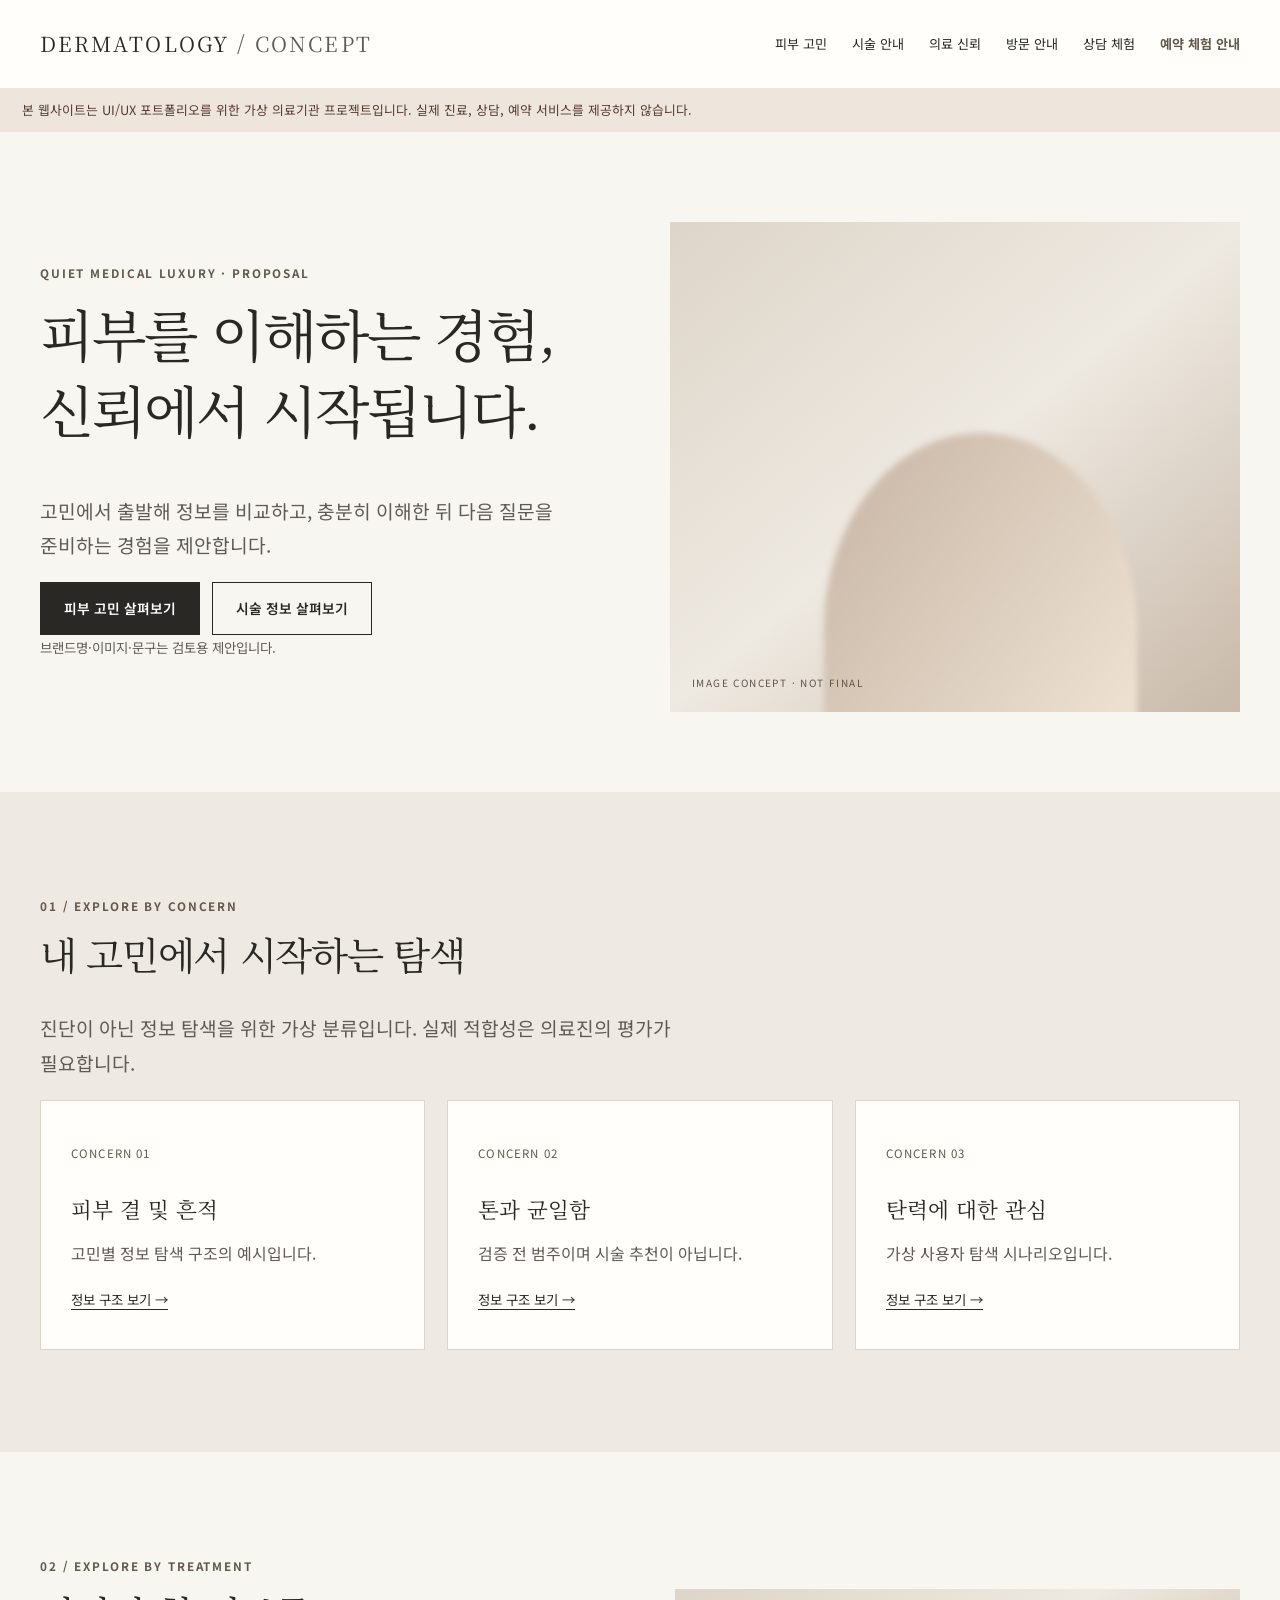
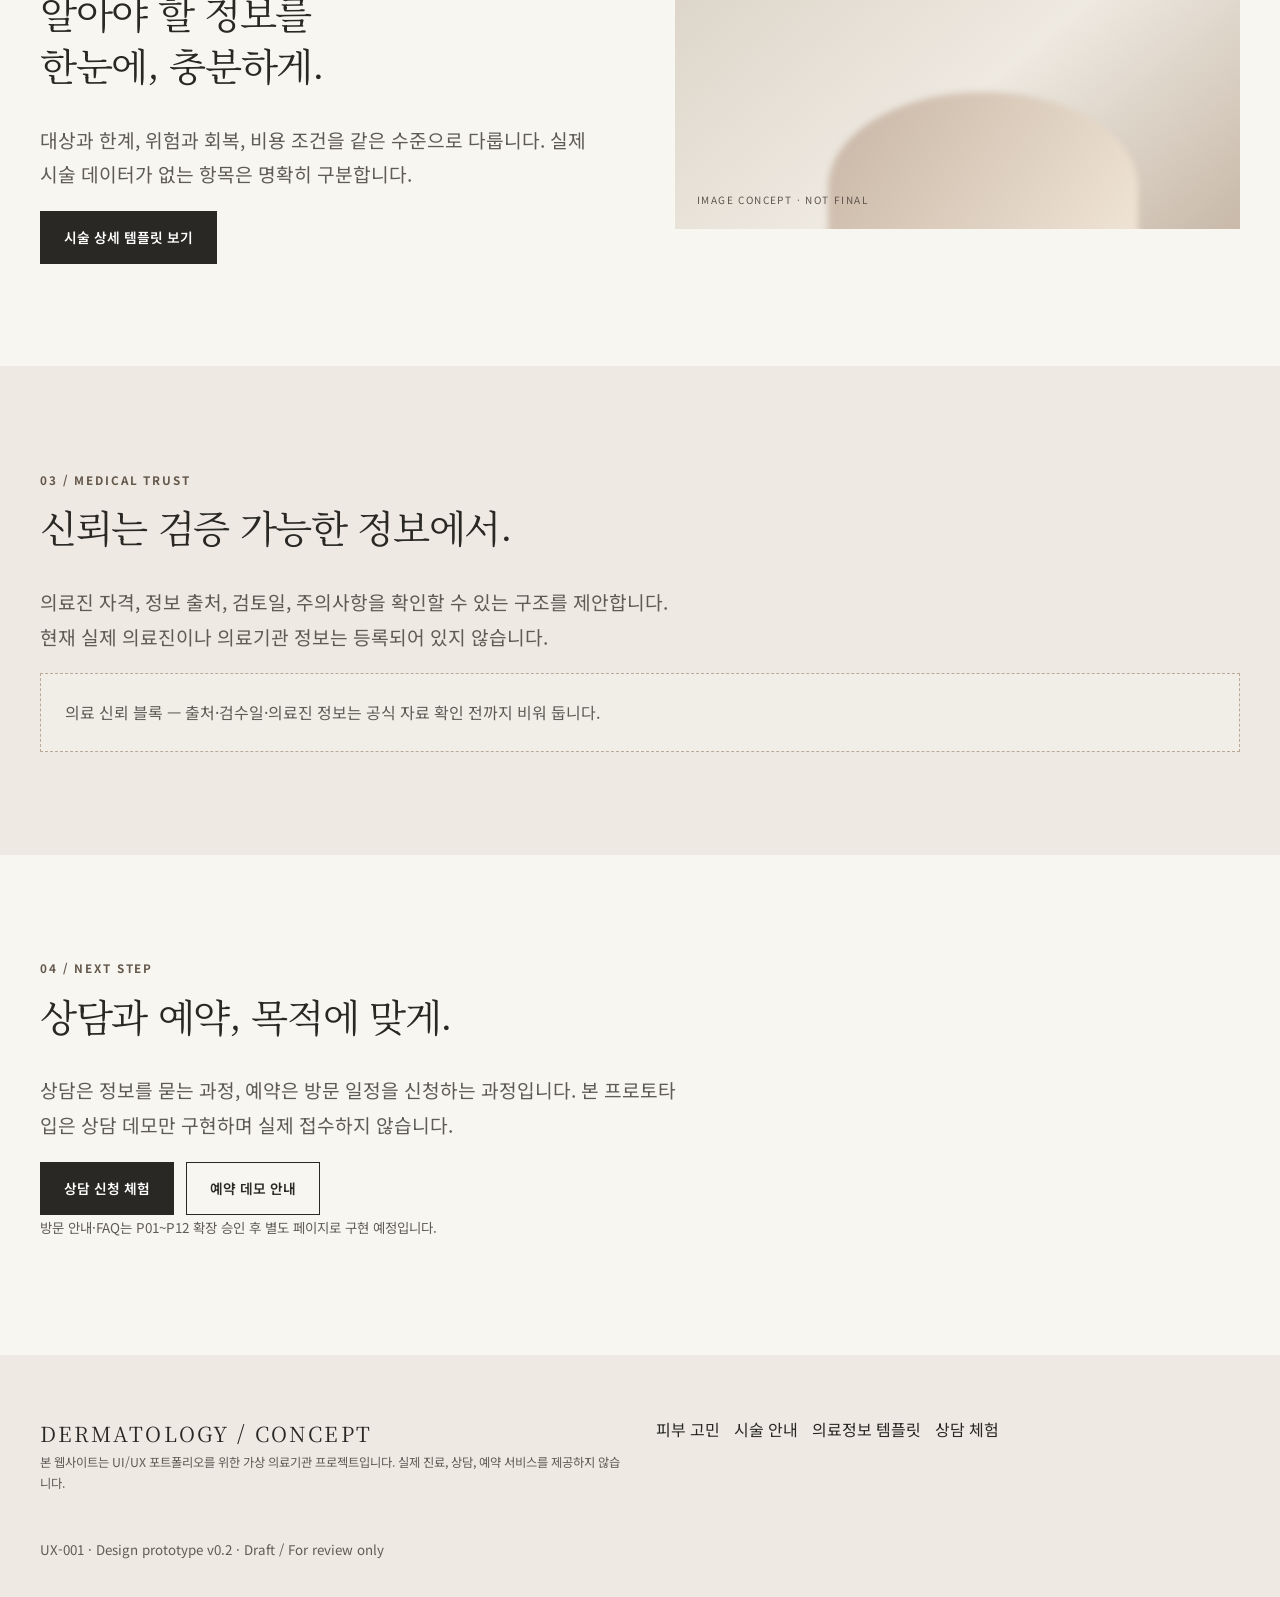
==== index.html @ d123d35b "Add files via upload" ====
<!doctype html><html lang="ko"><head><meta charset="utf-8"><meta name="viewport" content="width=device-width,initial-scale=1"><meta name="description" content="가상의 프리미엄 피부과 웹사이트 UI/UX 포트폴리오 디자인 프로토타입. 실제 의료서비스를 제공하지 않습니다."><title>홈 | Premium Dermatology Concept</title><link rel="stylesheet" href="styles/tokens.css"><link rel="stylesheet" href="styles/base.css"><link rel="stylesheet" href="styles/components.css"><link rel="stylesheet" href="styles/responsive.css"></head><body>
<a class="sr-only" href="#main">본문 바로가기</a><header class="site-header"><div class="container header-inner"><a class="wordmark" href="index.html" aria-label="가상 피부과 콘셉트 홈">DERMATOLOGY <span class="muted">/ CONCEPT</span></a><button class="menu-toggle" aria-expanded="false" aria-controls="main-nav">메뉴</button><nav id="main-nav" class="nav-list" aria-label="주 메뉴"><a href="#concerns">피부 고민</a><a href="#treatments">시술 안내</a><a href="#trust">의료 신뢰</a><a href="#visit">방문 안내</a><a href="pages/consultation.html">상담 체험</a><a href="pages/consultation.html#reservation-note">예약 체험 안내</a></nav></div></header><div class="disclosure">본 웹사이트는 UI/UX 포트폴리오를 위한 가상 의료기관 프로젝트입니다. 실제 진료, 상담, 예약 서비스를 제공하지 않습니다.</div>
<main id="main"><section class="hero"><div class="container hero-grid"><div><p class="eyebrow">Quiet medical luxury · Proposal</p><h1>피부를 이해하는 경험,<br>신뢰에서 시작됩니다.</h1><p class="lead">고민에서 출발해 정보를 비교하고, 충분히 이해한 뒤 다음 질문을 준비하는 경험을 제안합니다.</p><div class="button-row"><a class="btn" href="#concerns">피부 고민 살펴보기</a><a class="btn btn-outline" href="#treatments">시술 정보 살펴보기</a></div><p class="note">브랜드명·이미지·문구는 검토용 제안입니다.</p></div><div class="editorial" role="img" aria-label="웜 뉴트럴 색감의 추상적 프리미엄 공간 이미지 자리표시자. 최종 이미지 미승인"></div></div></section>
<section class="section tone" id="concerns"><div class="container"><p class="eyebrow">01 / Explore by concern</p><h2>내 고민에서 시작하는 탐색</h2><p class="lead">진단이 아닌 정보 탐색을 위한 가상 분류입니다. 실제 적합성은 의료진의 평가가 필요합니다.</p><div class="grid-3"><article class="card"><span class="index">CONCERN 01</span><h3>피부 결 및 흔적</h3><p>고민별 정보 탐색 구조의 예시입니다.</p><a href="pages/treatment.html">정보 구조 보기 →</a></article><article class="card"><span class="index">CONCERN 02</span><h3>톤과 균일함</h3><p>검증 전 범주이며 시술 추천이 아닙니다.</p><a href="pages/treatment.html">정보 구조 보기 →</a></article><article class="card"><span class="index">CONCERN 03</span><h3>탄력에 대한 관심</h3><p>가상 사용자 탐색 시나리오입니다.</p><a href="pages/treatment.html">정보 구조 보기 →</a></article></div></div></section>
<section class="section" id="treatments"><div class="container split"><div><p class="eyebrow">02 / Explore by treatment</p><h2>알아야 할 정보를<br>한눈에, 충분하게.</h2><p class="lead">대상과 한계, 위험과 회복, 비용 조건을 같은 수준으로 다룹니다. 실제 시술 데이터가 없는 항목은 명확히 구분합니다.</p><a class="btn" href="pages/treatment.html">시술 상세 템플릿 보기</a></div><div class="editorial editorial-small" role="img" aria-label="시술 관련 보조 이미지 자리표시자, 실제 시술 사진 아님"></div></div></section>
<section class="section tone" id="trust"><div class="container"><p class="eyebrow">03 / Medical trust</p><h2>신뢰는 검증 가능한 정보에서.</h2><p class="lead">의료진 자격, 정보 출처, 검토일, 주의사항을 확인할 수 있는 구조를 제안합니다. 현재 실제 의료진이나 의료기관 정보는 등록되어 있지 않습니다.</p><div class="placeholder">의료 신뢰 블록 — 출처·검수일·의료진 정보는 공식 자료 확인 전까지 비워 둡니다.</div></div></section>
<section class="section" id="visit"><div class="container"><p class="eyebrow">04 / Next step</p><h2>상담과 예약, 목적에 맞게.</h2><p class="lead">상담은 정보를 묻는 과정, 예약은 방문 일정을 신청하는 과정입니다. 본 프로토타입은 상담 데모만 구현하며 실제 접수하지 않습니다.</p><div class="button-row"><a class="btn" href="pages/consultation.html">상담 신청 체험</a><a class="btn btn-outline" href="pages/consultation.html#reservation-note">예약 데모 안내</a></div><p class="note">방문 안내·FAQ는 P01~P12 확장 승인 후 별도 페이지로 구현 예정입니다.</p></div></section></main>
<footer class="site-footer"><div class="container footer-inner"><div><div class="wordmark">DERMATOLOGY / CONCEPT</div><p class="legal">본 웹사이트는 UI/UX 포트폴리오를 위한 가상 의료기관 프로젝트입니다. 실제 진료, 상담, 예약 서비스를 제공하지 않습니다.</p></div><nav aria-label="푸터 탐색"><a href="#concerns">피부 고민</a><a href="#treatments">시술 안내</a><a href="pages/treatment.html">의료정보 템플릿</a><a href="pages/consultation.html">상담 체험</a></nav><small>UX-001 · Design prototype v0.2 · Draft / For review only</small></div></footer><script src="scripts/navigation.js" defer></script></body></html>
---- styles/tokens.css ----
/* UX-001 design system v0.2 — proposal, not approved brand tokens */
:root{--ivory:#f8f6f1;--paper:#fffefa;--warm:#eee9e2;--taupe:#b7a99a;--ink:#292824;--muted:#5f5c56;--accent:#64584c;--line:#dcd5cb;--error:#8d352f;--success:#345c48;--focus:#255c83;--font-body:'Noto Sans KR','Apple SD Gothic Neo','Malgun Gothic',sans-serif;--font-display:'Noto Serif KR','Nanum Myeongjo',serif;--s1:4px;--s2:8px;--s3:12px;--s4:16px;--s6:24px;--s8:32px;--s12:48px;--s16:64px;--s24:96px;--container:1200px;--radius:3px;--shadow:0 15px 45px #2928240a}
---- styles/base.css ----
@import url('https://fonts.googleapis.com/css2?family=Noto+Sans+KR:wght@400;500;600;700&family=Noto+Serif+KR:wght@400;500&display=swap');
*,*::before,*::after{box-sizing:border-box}html{scroll-behavior:smooth}body{margin:0;background:var(--ivory);color:var(--ink);font:400 16px/1.8 var(--font-body);overflow-wrap:anywhere}img{max-width:100%;height:auto}a{color:inherit;text-decoration:none}a:hover{text-decoration:underline}button,input,select{font:inherit}button{cursor:pointer}button:disabled{opacity:.45;cursor:not-allowed}h1,h2,h3,p{margin-top:0}h1,h2{font-family:var(--font-display);font-weight:400;line-height:1.35;letter-spacing:-.035em}h1{font-size:clamp(2.4rem,4.4vw,4.6rem)}h2{font-size:clamp(1.9rem,3vw,3.1rem)}h3{font-size:1.18rem}p{color:var(--muted)}:focus-visible{outline:3px solid var(--focus);outline-offset:4px}.sr-only{position:absolute;width:1px;height:1px;overflow:hidden;clip:rect(0,0,0,0);white-space:nowrap}.container{width:min(calc(100% - 64px),var(--container));margin-inline:auto}.section{padding:clamp(68px,8vw,120px) 0}.eyebrow{font-size:.73rem;letter-spacing:.16em;text-transform:uppercase;color:var(--accent);font-weight:700}.lead{font-size:clamp(1rem,1.5vw,1.2rem);max-width:58ch}.note{font-size:.84rem}.legal{font-size:.77rem;line-height:1.7}.muted{color:var(--muted)}.disclosure{background:#eee6dc;color:#573a30;padding:12px 22px;font-size:.8rem;line-height:1.6}.site-footer{background:var(--warm);padding:60px 0 35px}.site-footer .footer-inner{display:grid;grid-template-columns:1fr 1fr;gap:32px}.site-footer nav{display:flex;flex-wrap:wrap;gap:14px;align-content:start}.site-footer small{grid-column:1/-1;color:var(--muted)}
---- styles/components.css ----
.site-header{background:var(--paper);position:relative;z-index:5}.header-inner{min-height:88px;display:flex;align-items:center;justify-content:space-between;gap:24px}.wordmark{font-family:var(--font-display);font-size:1.3rem;letter-spacing:.1em}.nav-list{display:flex;align-items:center;gap:25px}.nav-list a{font-size:.82rem;white-space:nowrap}.nav-list a:last-child{color:var(--accent);font-weight:700}.menu-toggle{display:none;border:1px solid var(--line);padding:9px 15px;background:transparent}.button-row{display:flex;flex-wrap:wrap;gap:12px}.btn{display:inline-flex;align-items:center;justify-content:center;min-height:50px;padding:13px 23px;background:var(--ink);border:1px solid var(--ink);color:white;font-size:.86rem;font-weight:600;text-align:center;transition:background .2s}.btn:hover{background:var(--accent);color:white;text-decoration:none}.btn-outline{background:transparent;color:var(--ink)}.btn-outline:hover{background:var(--warm);color:var(--ink)}.btn-text{background:none;color:var(--ink);border:0;border-bottom:1px solid var(--ink);padding:8px 0;min-height:0}.hero{padding:90px 0 80px}.hero-grid{display:grid;grid-template-columns:1fr 1.03fr;align-items:center;gap:clamp(30px,6vw,100px)}.hero p{max-width:48ch}.editorial{min-height:490px;background:linear-gradient(140deg,#ddd5c9 0%,#eee9e1 50%,#c8b9a9 100%);position:relative;overflow:hidden}.editorial::before{content:'';position:absolute;width:55%;height:80%;left:27%;bottom:-23%;border-radius:50% 50% 0 0;background:linear-gradient(125deg,#c7b5a5,#f3e8d8);filter:blur(3px)}.editorial::after{content:'IMAGE CONCEPT · NOT FINAL';position:absolute;bottom:20px;left:22px;letter-spacing:.14em;font-size:10px;color:#5e544b}.editorial-small{min-height:240px}.grid-3{display:grid;grid-template-columns:repeat(3,minmax(0,1fr));gap:22px}.card{background:var(--paper);padding:36px 30px;min-height:235px;border:1px solid var(--line)}.card .index{font-size:.72rem;color:var(--accent);letter-spacing:.1em}.card h3{font-family:var(--font-display);font-size:1.35rem;font-weight:400;margin:25px 0 10px}.card a{font-size:.84rem;border-bottom:1px solid currentColor}.split{display:grid;grid-template-columns:1fr 1fr;gap:70px;align-items:center}.tone{background:var(--warm)}.thin-rule{border:0;border-top:1px solid var(--line);margin:0}.medical-layout{display:grid;grid-template-columns:minmax(0,1fr) 250px;gap:60px;align-items:start}.medical-section{padding:38px 0;border-bottom:1px solid var(--line)}.medical-section h2{font-size:clamp(1.6rem,2.4vw,2.1rem)}.medical-section p{max-width:72ch}.medical-aside{position:sticky;top:24px;padding:28px;background:var(--warm)}.medical-aside a{display:block;font-size:.82rem;padding:6px 0}.risk{border-left:4px solid var(--error);padding:18px 24px;background:#f4e9e5}.placeholder{border:1px dashed #b8a99b;background:#f1ede7;padding:24px;color:var(--muted)}.faq-item{border-bottom:1px solid var(--line)}.faq-item summary{cursor:pointer;padding:20px 0;font-weight:600}.faq-item p{padding-bottom:20px}.form-shell{max-width:790px;margin:auto}.progress{display:flex;gap:12px;flex-wrap:wrap;margin:24px 0 40px}.progress span{font-size:.82rem;padding:8px 15px;background:var(--warm)}.progress .active{background:var(--ink);color:white}.field{display:grid;gap:9px;margin-bottom:25px}.field label{font-size:.92rem;font-weight:600}.field select{width:100%;min-height:54px;padding:12px 16px;border:1px solid #968e85;background:var(--paper);color:var(--ink)}.field select[aria-invalid=true]{border:2px solid var(--error)}.field-error{color:var(--error);font-size:.84rem;min-height:1.2em}.form-alert{padding:16px 20px;border-left:4px solid var(--error);background:#f6eae6;color:#632f29;margin-bottom:25px}.review-row{display:grid;grid-template-columns:140px 1fr;gap:20px;padding:18px 0;border-bottom:1px solid var(--line)}.review-row dt{color:var(--muted)}.review-row dd{margin:0;font-weight:600}.status-result{padding:36px;background:var(--paper);border:1px solid var(--line)}.hidden{display:none!important}
---- styles/responsive.css ----
@media(max-width:1050px){.nav-list{gap:12px}.nav-list a{font-size:.74rem}.hero-grid{gap:35px}.medical-layout{grid-template-columns:minmax(0,1fr) 210px;gap:30px}}@media(max-width:800px){.menu-toggle{display:block}.nav-list{display:none;position:absolute;left:0;right:0;top:100%;padding:20px max(24px,5vw) 30px;background:var(--paper);box-shadow:var(--shadow);flex-direction:column;align-items:stretch;gap:0}.nav-list.is-open{display:flex}.nav-list a{font-size:1rem;padding:12px 0;border-bottom:1px solid var(--line)}.header-inner{min-height:72px}.hero-grid,.split{grid-template-columns:1fr;gap:35px}.hero{padding:65px 0}.editorial{min-height:350px}.grid-3{grid-template-columns:1fr 1fr}.medical-layout{grid-template-columns:1fr}.medical-aside{position:static;order:-1}.site-footer .footer-inner{grid-template-columns:1fr}}@media(max-width:500px){.container{width:calc(100% - 40px)}.section{padding:65px 0}.hero{padding:48px 0}.editorial{min-height:270px}.grid-3{grid-template-columns:1fr}.card{min-height:0;padding:28px 24px}.button-row{flex-direction:column;align-items:stretch}.button-row .btn{width:100%}.review-row{grid-template-columns:1fr;gap:3px}.site-footer{padding:48px 0 30px}.wordmark{font-size:1.03rem}.medical-section{padding:30px 0}.disclosure{padding:12px 20px}}@media(max-width:350px){.container{width:calc(100% - 32px)}.wordmark{font-size:.93rem}.btn{padding:12px 14px}}@media(prefers-reduced-motion:reduce){html{scroll-behavior:auto}*{transition:none!important}}
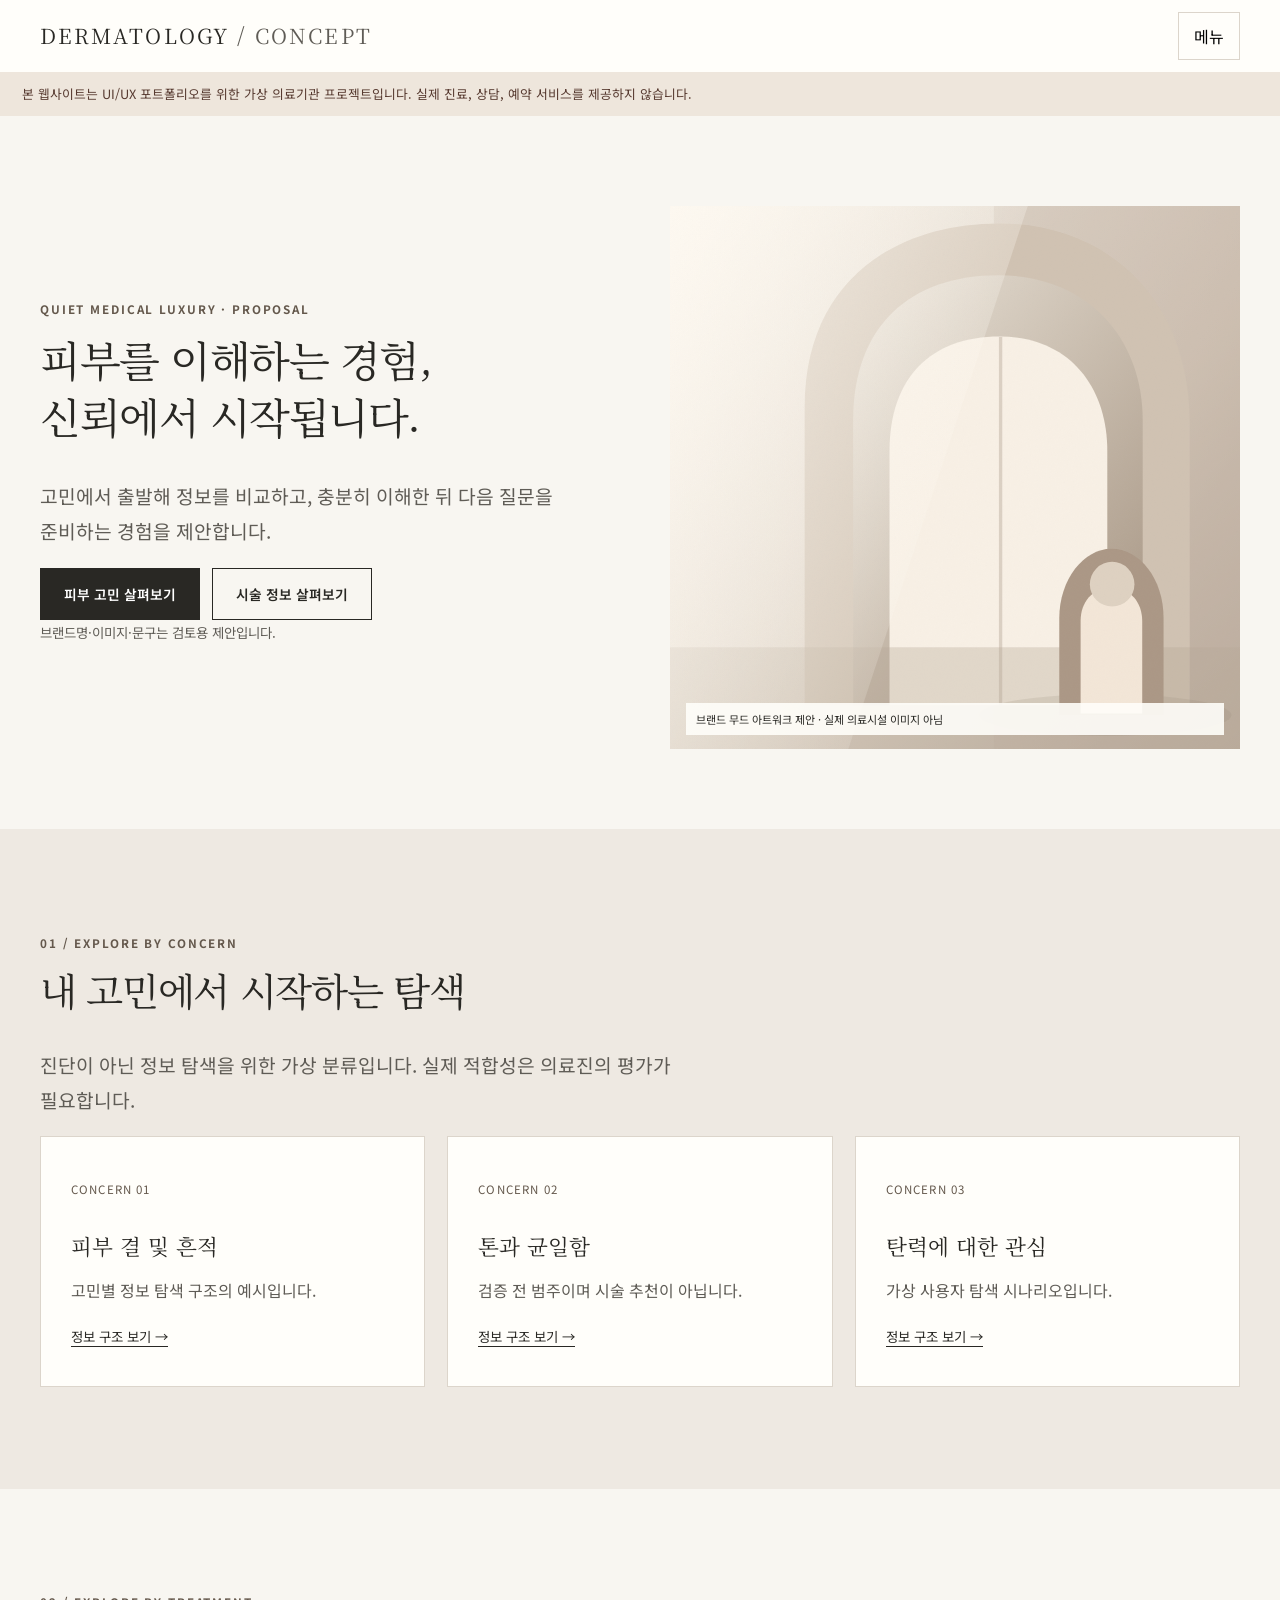
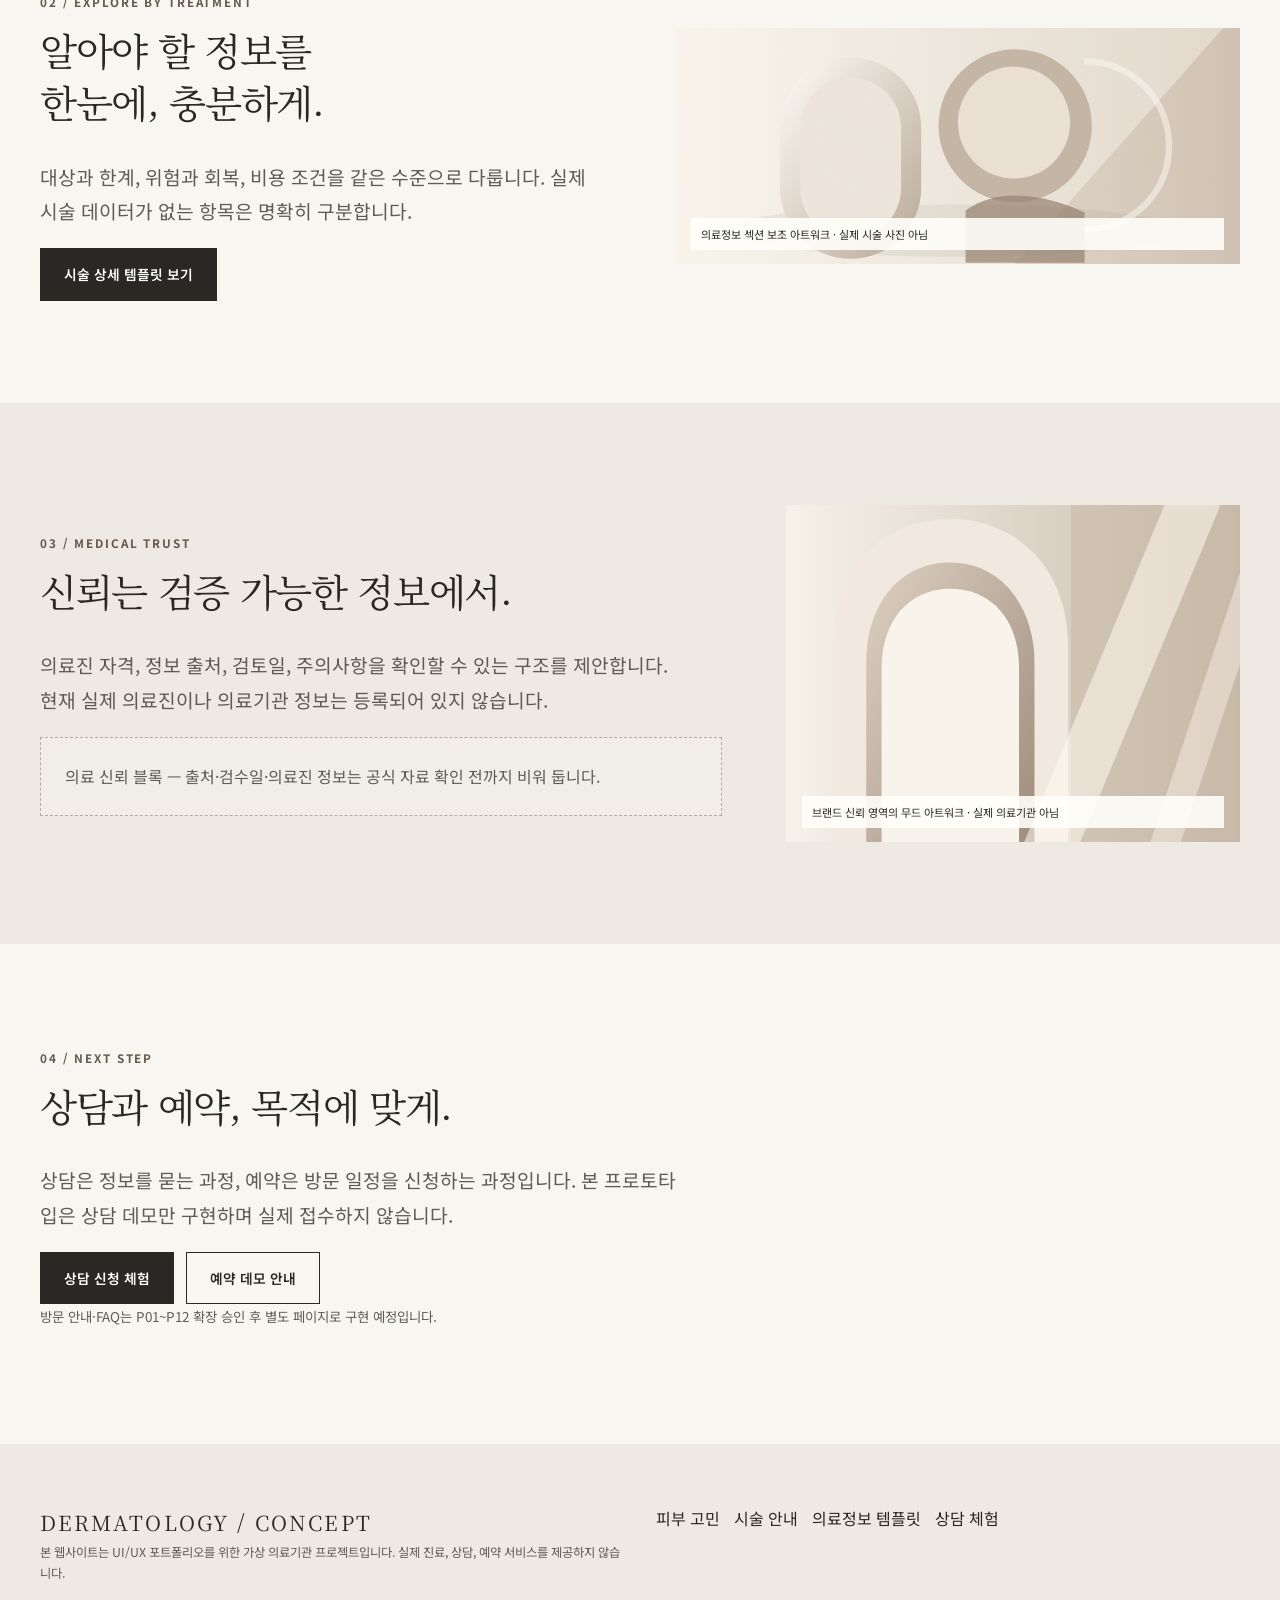
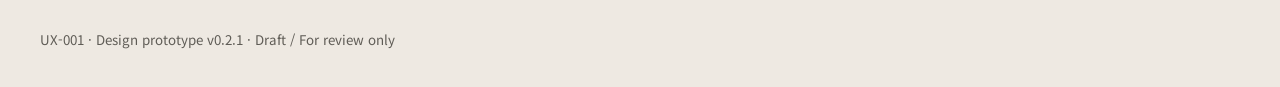
==== commit c8687e59: "UX-001-R04: v0.2.1 responsive and accessible design prototype" ====
--- a/index.html
+++ b/index.html
@@ -1,8 +1,8 @@
 <!doctype html><html lang="ko"><head><meta charset="utf-8"><meta name="viewport" content="width=device-width,initial-scale=1"><meta name="description" content="가상의 프리미엄 피부과 웹사이트 UI/UX 포트폴리오 디자인 프로토타입. 실제 의료서비스를 제공하지 않습니다."><title>홈 | Premium Dermatology Concept</title><link rel="stylesheet" href="styles/tokens.css"><link rel="stylesheet" href="styles/base.css"><link rel="stylesheet" href="styles/components.css"><link rel="stylesheet" href="styles/responsive.css"></head><body>
-<a class="sr-only" href="#main">본문 바로가기</a><header class="site-header"><div class="container header-inner"><a class="wordmark" href="index.html" aria-label="가상 피부과 콘셉트 홈">DERMATOLOGY <span class="muted">/ CONCEPT</span></a><button class="menu-toggle" aria-expanded="false" aria-controls="main-nav">메뉴</button><nav id="main-nav" class="nav-list" aria-label="주 메뉴"><a href="#concerns">피부 고민</a><a href="#treatments">시술 안내</a><a href="#trust">의료 신뢰</a><a href="#visit">방문 안내</a><a href="pages/consultation.html">상담 체험</a><a href="pages/consultation.html#reservation-note">예약 체험 안내</a></nav></div></header><div class="disclosure">본 웹사이트는 UI/UX 포트폴리오를 위한 가상 의료기관 프로젝트입니다. 실제 진료, 상담, 예약 서비스를 제공하지 않습니다.</div>
-<main id="main"><section class="hero"><div class="container hero-grid"><div><p class="eyebrow">Quiet medical luxury · Proposal</p><h1>피부를 이해하는 경험,<br>신뢰에서 시작됩니다.</h1><p class="lead">고민에서 출발해 정보를 비교하고, 충분히 이해한 뒤 다음 질문을 준비하는 경험을 제안합니다.</p><div class="button-row"><a class="btn" href="#concerns">피부 고민 살펴보기</a><a class="btn btn-outline" href="#treatments">시술 정보 살펴보기</a></div><p class="note">브랜드명·이미지·문구는 검토용 제안입니다.</p></div><div class="editorial" role="img" aria-label="웜 뉴트럴 색감의 추상적 프리미엄 공간 이미지 자리표시자. 최종 이미지 미승인"></div></div></section>
+<a class="sr-only" href="#main">본문 바로가기</a><header class="site-header"><div class="container header-inner"><a class="wordmark" href="index.html" aria-label="가상 피부과 콘셉트 홈">DERMATOLOGY <span class="muted">/ CONCEPT</span></a><button class="menu-toggle" type="button" aria-expanded="false" aria-controls="main-nav" aria-label="전체 메뉴 열기 또는 닫기">메뉴</button><nav id="main-nav" class="nav-list" aria-label="주 메뉴"><a href="#concerns">피부 고민</a><a href="#treatments">시술 안내</a><a href="#trust">의료 신뢰</a><a href="#visit">방문 안내</a><a href="pages/consultation.html">상담 체험</a><a href="pages/consultation.html#reservation-note">예약 체험 안내</a></nav></div></header><div class="disclosure">본 웹사이트는 UI/UX 포트폴리오를 위한 가상 의료기관 프로젝트입니다. 실제 진료, 상담, 예약 서비스를 제공하지 않습니다.</div>
+<main id="main"><section class="hero"><div class="container hero-grid"><div><p class="eyebrow">Quiet medical luxury · Proposal</p><h1>피부를 이해하는 경험,<br>신뢰에서 시작됩니다.</h1><p class="lead">고민에서 출발해 정보를 비교하고, 충분히 이해한 뒤 다음 질문을 준비하는 경험을 제안합니다.</p><div class="button-row"><a class="btn" href="#concerns">피부 고민 살펴보기</a><a class="btn btn-outline" href="#treatments">시술 정보 살펴보기</a></div><p class="note">브랜드명·이미지·문구는 검토용 제안입니다.</p></div><figure class="editorial-photo"><img src="assets/images/hero-editorial.svg" alt="자연광과 아이보리 공간을 추상화한 오리지널 건축 무드 이미지. 실제 의료시설 사진이 아님" width="1200" height="1120"><figcaption>브랜드 무드 아트워크 제안 · 실제 의료시설 이미지 아님</figcaption></figure></div></section>
 <section class="section tone" id="concerns"><div class="container"><p class="eyebrow">01 / Explore by concern</p><h2>내 고민에서 시작하는 탐색</h2><p class="lead">진단이 아닌 정보 탐색을 위한 가상 분류입니다. 실제 적합성은 의료진의 평가가 필요합니다.</p><div class="grid-3"><article class="card"><span class="index">CONCERN 01</span><h3>피부 결 및 흔적</h3><p>고민별 정보 탐색 구조의 예시입니다.</p><a href="pages/treatment.html">정보 구조 보기 →</a></article><article class="card"><span class="index">CONCERN 02</span><h3>톤과 균일함</h3><p>검증 전 범주이며 시술 추천이 아닙니다.</p><a href="pages/treatment.html">정보 구조 보기 →</a></article><article class="card"><span class="index">CONCERN 03</span><h3>탄력에 대한 관심</h3><p>가상 사용자 탐색 시나리오입니다.</p><a href="pages/treatment.html">정보 구조 보기 →</a></article></div></div></section>
-<section class="section" id="treatments"><div class="container split"><div><p class="eyebrow">02 / Explore by treatment</p><h2>알아야 할 정보를<br>한눈에, 충분하게.</h2><p class="lead">대상과 한계, 위험과 회복, 비용 조건을 같은 수준으로 다룹니다. 실제 시술 데이터가 없는 항목은 명확히 구분합니다.</p><a class="btn" href="pages/treatment.html">시술 상세 템플릿 보기</a></div><div class="editorial editorial-small" role="img" aria-label="시술 관련 보조 이미지 자리표시자, 실제 시술 사진 아님"></div></div></section>
-<section class="section tone" id="trust"><div class="container"><p class="eyebrow">03 / Medical trust</p><h2>신뢰는 검증 가능한 정보에서.</h2><p class="lead">의료진 자격, 정보 출처, 검토일, 주의사항을 확인할 수 있는 구조를 제안합니다. 현재 실제 의료진이나 의료기관 정보는 등록되어 있지 않습니다.</p><div class="placeholder">의료 신뢰 블록 — 출처·검수일·의료진 정보는 공식 자료 확인 전까지 비워 둡니다.</div></div></section>
+<section class="section" id="treatments"><div class="container split"><div><p class="eyebrow">02 / Explore by treatment</p><h2>알아야 할 정보를<br>한눈에, 충분하게.</h2><p class="lead">대상과 한계, 위험과 회복, 비용 조건을 같은 수준으로 다룹니다. 실제 시술 데이터가 없는 항목은 명확히 구분합니다.</p><a class="btn" href="pages/treatment.html">시술 상세 템플릿 보기</a></div><figure class="editorial-photo editorial-photo--wide"><img src="assets/images/treatment-editorial.svg" alt="아이보리 석재와 유리의 곡면을 표현한 추상 아트워크. 실제 시술 이미지가 아님" width="1400" height="680"><figcaption>의료정보 섹션 보조 아트워크 · 실제 시술 사진 아님</figcaption></figure></div></section>
+<section class="section tone" id="trust"><div class="container trust-grid"><div><p class="eyebrow">03 / Medical trust</p><h2>신뢰는 검증 가능한 정보에서.</h2><p class="lead">의료진 자격, 정보 출처, 검토일, 주의사항을 확인할 수 있는 구조를 제안합니다. 현재 실제 의료진이나 의료기관 정보는 등록되어 있지 않습니다.</p><div class="placeholder">의료 신뢰 블록 — 출처·검수일·의료진 정보는 공식 자료 확인 전까지 비워 둡니다.</div></div><figure class="editorial-photo"><img src="assets/images/trust-editorial.svg" width="1200" height="720" alt="아이보리 공간에서 빛과 그림자가 교차하는 추상 아트워크. 의료기관 실사나 의료진 사진이 아님"><figcaption>브랜드 신뢰 영역의 무드 아트워크 · 실제 의료기관 아님</figcaption></figure></div></section>
 <section class="section" id="visit"><div class="container"><p class="eyebrow">04 / Next step</p><h2>상담과 예약, 목적에 맞게.</h2><p class="lead">상담은 정보를 묻는 과정, 예약은 방문 일정을 신청하는 과정입니다. 본 프로토타입은 상담 데모만 구현하며 실제 접수하지 않습니다.</p><div class="button-row"><a class="btn" href="pages/consultation.html">상담 신청 체험</a><a class="btn btn-outline" href="pages/consultation.html#reservation-note">예약 데모 안내</a></div><p class="note">방문 안내·FAQ는 P01~P12 확장 승인 후 별도 페이지로 구현 예정입니다.</p></div></section></main>
-<footer class="site-footer"><div class="container footer-inner"><div><div class="wordmark">DERMATOLOGY / CONCEPT</div><p class="legal">본 웹사이트는 UI/UX 포트폴리오를 위한 가상 의료기관 프로젝트입니다. 실제 진료, 상담, 예약 서비스를 제공하지 않습니다.</p></div><nav aria-label="푸터 탐색"><a href="#concerns">피부 고민</a><a href="#treatments">시술 안내</a><a href="pages/treatment.html">의료정보 템플릿</a><a href="pages/consultation.html">상담 체험</a></nav><small>UX-001 · Design prototype v0.2 · Draft / For review only</small></div></footer><script src="scripts/navigation.js" defer></script></body></html>
+<footer class="site-footer"><div class="container footer-inner"><div><div class="wordmark">DERMATOLOGY / CONCEPT</div><p class="legal">본 웹사이트는 UI/UX 포트폴리오를 위한 가상 의료기관 프로젝트입니다. 실제 진료, 상담, 예약 서비스를 제공하지 않습니다.</p></div><nav aria-label="푸터 탐색"><a href="#concerns">피부 고민</a><a href="#treatments">시술 안내</a><a href="pages/treatment.html">의료정보 템플릿</a><a href="pages/consultation.html">상담 체험</a></nav><small>UX-001 · Design prototype v0.2.1 · Draft / For review only</small></div></footer><script src="scripts/navigation.js" defer></script></body></html>
--- a/styles/components.css
+++ b/styles/components.css
@@ -1 +1,18 @@
 .site-header{background:var(--paper);position:relative;z-index:5}.header-inner{min-height:88px;display:flex;align-items:center;justify-content:space-between;gap:24px}.wordmark{font-family:var(--font-display);font-size:1.3rem;letter-spacing:.1em}.nav-list{display:flex;align-items:center;gap:25px}.nav-list a{font-size:.82rem;white-space:nowrap}.nav-list a:last-child{color:var(--accent);font-weight:700}.menu-toggle{display:none;border:1px solid var(--line);padding:9px 15px;background:transparent}.button-row{display:flex;flex-wrap:wrap;gap:12px}.btn{display:inline-flex;align-items:center;justify-content:center;min-height:50px;padding:13px 23px;background:var(--ink);border:1px solid var(--ink);color:white;font-size:.86rem;font-weight:600;text-align:center;transition:background .2s}.btn:hover{background:var(--accent);color:white;text-decoration:none}.btn-outline{background:transparent;color:var(--ink)}.btn-outline:hover{background:var(--warm);color:var(--ink)}.btn-text{background:none;color:var(--ink);border:0;border-bottom:1px solid var(--ink);padding:8px 0;min-height:0}.hero{padding:90px 0 80px}.hero-grid{display:grid;grid-template-columns:1fr 1.03fr;align-items:center;gap:clamp(30px,6vw,100px)}.hero p{max-width:48ch}.editorial{min-height:490px;background:linear-gradient(140deg,#ddd5c9 0%,#eee9e1 50%,#c8b9a9 100%);position:relative;overflow:hidden}.editorial::before{content:'';position:absolute;width:55%;height:80%;left:27%;bottom:-23%;border-radius:50% 50% 0 0;background:linear-gradient(125deg,#c7b5a5,#f3e8d8);filter:blur(3px)}.editorial::after{content:'IMAGE CONCEPT · NOT FINAL';position:absolute;bottom:20px;left:22px;letter-spacing:.14em;font-size:10px;color:#5e544b}.editorial-small{min-height:240px}.grid-3{display:grid;grid-template-columns:repeat(3,minmax(0,1fr));gap:22px}.card{background:var(--paper);padding:36px 30px;min-height:235px;border:1px solid var(--line)}.card .index{font-size:.72rem;color:var(--accent);letter-spacing:.1em}.card h3{font-family:var(--font-display);font-size:1.35rem;font-weight:400;margin:25px 0 10px}.card a{font-size:.84rem;border-bottom:1px solid currentColor}.split{display:grid;grid-template-columns:1fr 1fr;gap:70px;align-items:center}.tone{background:var(--warm)}.thin-rule{border:0;border-top:1px solid var(--line);margin:0}.medical-layout{display:grid;grid-template-columns:minmax(0,1fr) 250px;gap:60px;align-items:start}.medical-section{padding:38px 0;border-bottom:1px solid var(--line)}.medical-section h2{font-size:clamp(1.6rem,2.4vw,2.1rem)}.medical-section p{max-width:72ch}.medical-aside{position:sticky;top:24px;padding:28px;background:var(--warm)}.medical-aside a{display:block;font-size:.82rem;padding:6px 0}.risk{border-left:4px solid var(--error);padding:18px 24px;background:#f4e9e5}.placeholder{border:1px dashed #b8a99b;background:#f1ede7;padding:24px;color:var(--muted)}.faq-item{border-bottom:1px solid var(--line)}.faq-item summary{cursor:pointer;padding:20px 0;font-weight:600}.faq-item p{padding-bottom:20px}.form-shell{max-width:790px;margin:auto}.progress{display:flex;gap:12px;flex-wrap:wrap;margin:24px 0 40px}.progress span{font-size:.82rem;padding:8px 15px;background:var(--warm)}.progress .active{background:var(--ink);color:white}.field{display:grid;gap:9px;margin-bottom:25px}.field label{font-size:.92rem;font-weight:600}.field select{width:100%;min-height:54px;padding:12px 16px;border:1px solid #968e85;background:var(--paper);color:var(--ink)}.field select[aria-invalid=true]{border:2px solid var(--error)}.field-error{color:var(--error);font-size:.84rem;min-height:1.2em}.form-alert{padding:16px 20px;border-left:4px solid var(--error);background:#f6eae6;color:#632f29;margin-bottom:25px}.review-row{display:grid;grid-template-columns:140px 1fr;gap:20px;padding:18px 0;border-bottom:1px solid var(--line)}.review-row dt{color:var(--muted)}.review-row dd{margin:0;font-weight:600}.status-result{padding:36px;background:var(--paper);border:1px solid var(--line)}.hidden{display:none!important}
+
+/* R04 v0.2.1: editable original editorial assets; not actual clinic or treatment photos. */
+.editorial-photo{position:relative;margin:0;min-width:0;overflow:hidden;background:var(--warm);aspect-ratio:1.05}
+.editorial-photo img{display:block;width:100%;height:100%;object-fit:cover}
+.editorial-photo figcaption{position:absolute;right:16px;bottom:14px;left:16px;padding:8px 10px;background:rgba(255,254,250,.9);font-size:.69rem;line-height:1.45;color:var(--ink)}
+.editorial-photo--wide{aspect-ratio:2.4}
+[id^="step-"]>h2:focus{outline:3px solid var(--focus);outline-offset:6px}
+@media(max-width:800px){.editorial-photo{aspect-ratio:1.25}.editorial-photo--wide{aspect-ratio:1.8}}
+@media(max-width:500px){.editorial-photo{aspect-ratio:1}.editorial-photo--wide{aspect-ratio:1.4}.editorial-photo figcaption{font-size:.65rem}}
+/* Explicit sizing for interactive elements in the preview browser and CSS embedding. */
+.btn{box-sizing:border-box}
+
+/* Desktop hero preserves Korean word boundaries. */
+.hero h1{font-size:clamp(2.35rem,3.3vw,3.3rem);word-break:keep-all}
+.trust-grid{display:grid;grid-template-columns:minmax(0,1.2fr) minmax(0,.8fr);gap:clamp(30px,5vw,80px);align-items:center}
+.trust-grid .editorial-photo{aspect-ratio:1.35}
+@media(max-width:800px){.trust-grid{grid-template-columns:minmax(0,1fr)}.trust-grid .editorial-photo{aspect-ratio:1.8}}
--- a/styles/responsive.css
+++ b/styles/responsive.css
@@ -1 +1,11 @@
 @media(max-width:1050px){.nav-list{gap:12px}.nav-list a{font-size:.74rem}.hero-grid{gap:35px}.medical-layout{grid-template-columns:minmax(0,1fr) 210px;gap:30px}}@media(max-width:800px){.menu-toggle{display:block}.nav-list{display:none;position:absolute;left:0;right:0;top:100%;padding:20px max(24px,5vw) 30px;background:var(--paper);box-shadow:var(--shadow);flex-direction:column;align-items:stretch;gap:0}.nav-list.is-open{display:flex}.nav-list a{font-size:1rem;padding:12px 0;border-bottom:1px solid var(--line)}.header-inner{min-height:72px}.hero-grid,.split{grid-template-columns:1fr;gap:35px}.hero{padding:65px 0}.editorial{min-height:350px}.grid-3{grid-template-columns:1fr 1fr}.medical-layout{grid-template-columns:1fr}.medical-aside{position:static;order:-1}.site-footer .footer-inner{grid-template-columns:1fr}}@media(max-width:500px){.container{width:calc(100% - 40px)}.section{padding:65px 0}.hero{padding:48px 0}.editorial{min-height:270px}.grid-3{grid-template-columns:1fr}.card{min-height:0;padding:28px 24px}.button-row{flex-direction:column;align-items:stretch}.button-row .btn{width:100%}.review-row{grid-template-columns:1fr;gap:3px}.site-footer{padding:48px 0 30px}.wordmark{font-size:1.03rem}.medical-section{padding:30px 0}.disclosure{padding:12px 20px}}@media(max-width:350px){.container{width:calc(100% - 32px)}.wordmark{font-size:.93rem}.btn{padding:12px 14px}}@media(prefers-reduced-motion:reduce){html{scroll-behavior:auto}*{transition:none!important}}
+
+/* Narrow reflow: prevent the long English draft wordmark from forcing horizontal scroll. */
+.wordmark{overflow-wrap:anywhere;min-width:0}
+.header-inner{min-width:0}
+@media(max-width:430px){.header-inner{gap:10px}.menu-toggle{flex-shrink:0;min-width:64px;min-height:44px}.wordmark{font-size:clamp(.73rem,3.55vw,1rem);letter-spacing:.025em}}
+@media(max-width:350px){.nav-list{max-height:calc(100dvh - 68px);overflow-y:auto}.progress{gap:5px}.progress span{font-size:.72rem;padding:8px 7px}}
+@media(max-width:800px){.hero-grid,.split,.medical-layout{grid-template-columns:minmax(0,1fr)}.hero-grid>*,.split>*,.medical-layout>*,.button-row{min-width:0}}
+@media(max-width:500px){.button-row{width:100%}.button-row .btn{min-width:0;max-width:100%;white-space:normal;overflow-wrap:anywhere}}
+/* Early navigation collapse allows extreme text enlargement at intermediate widths. */
+@media(max-width:1350px){.menu-toggle{display:block}.nav-list{display:none;position:absolute;left:0;right:0;top:100%;padding:20px max(24px,5vw) 30px;background:var(--paper);box-shadow:var(--shadow);flex-direction:column;align-items:stretch;gap:0}.nav-list.is-open{display:flex}.nav-list a{font-size:1rem;white-space:normal;padding:12px 0;border-bottom:1px solid var(--line)}.header-inner{min-height:72px}}
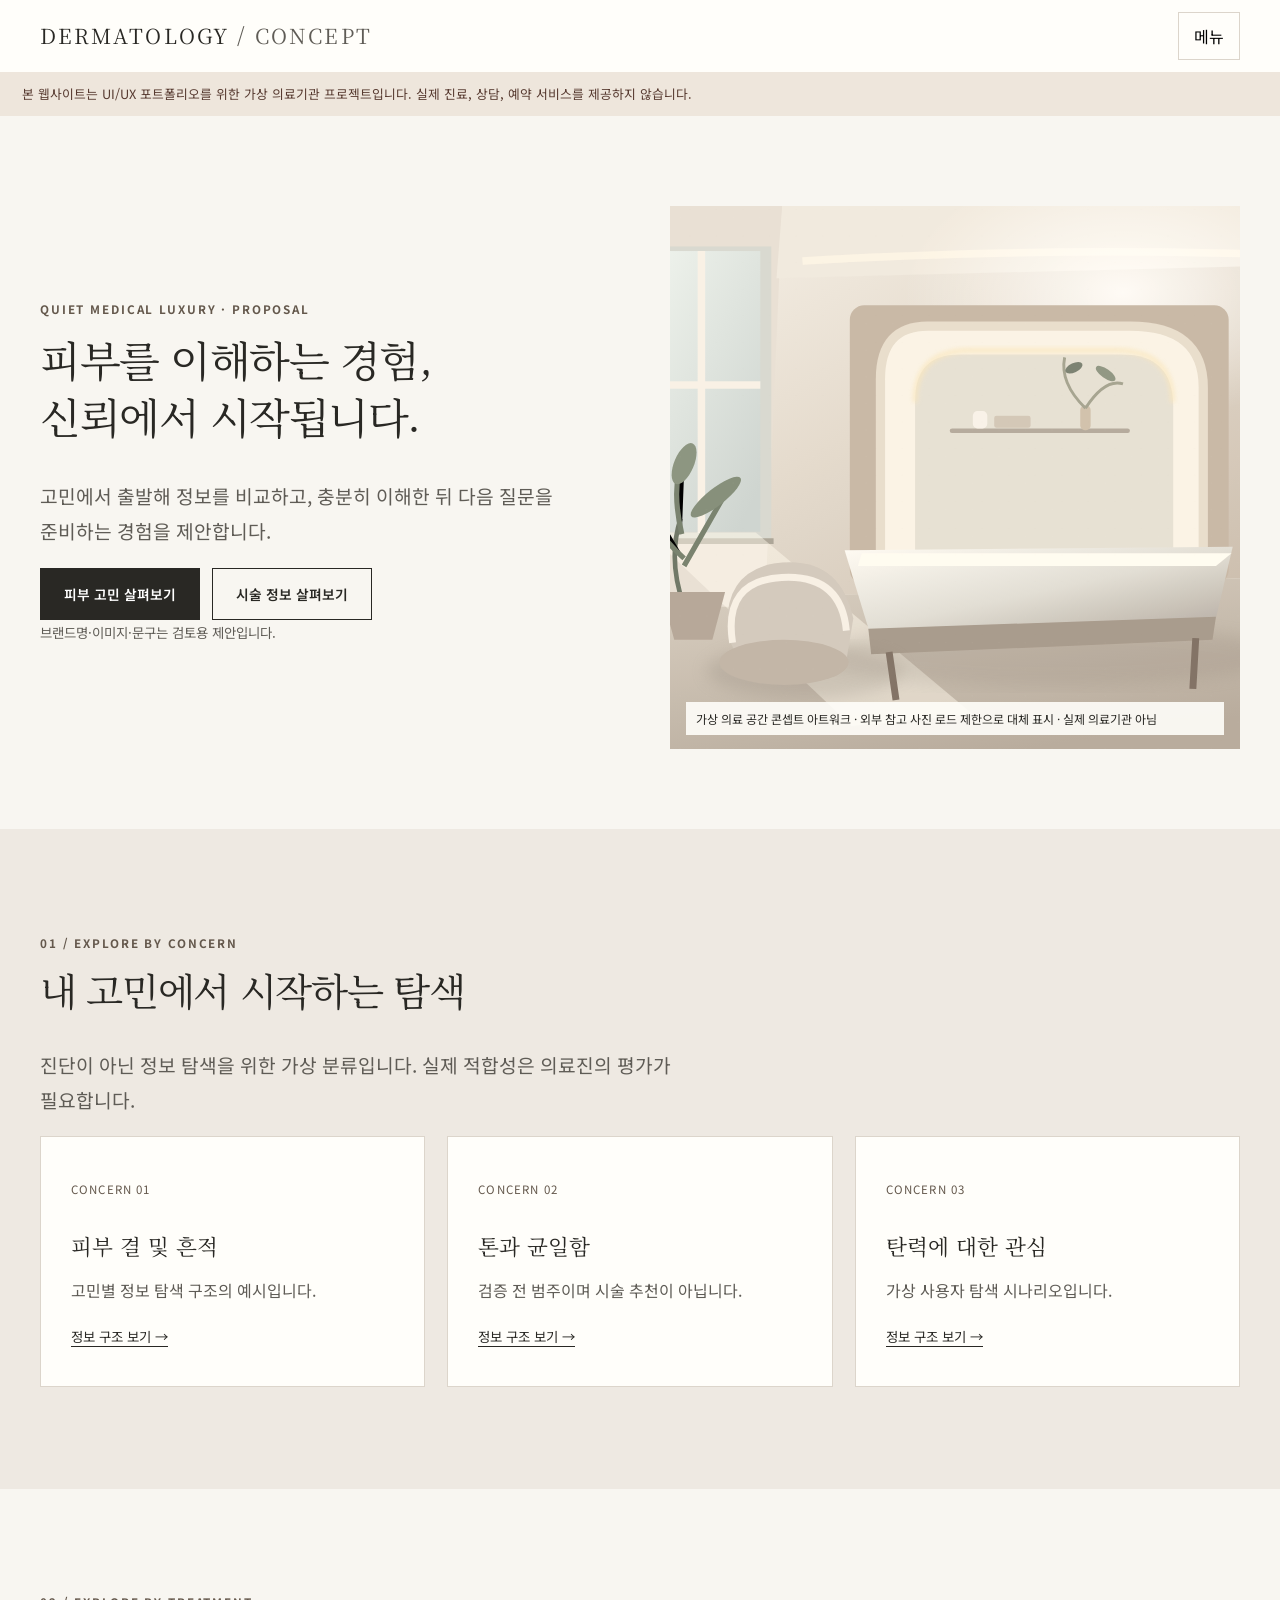
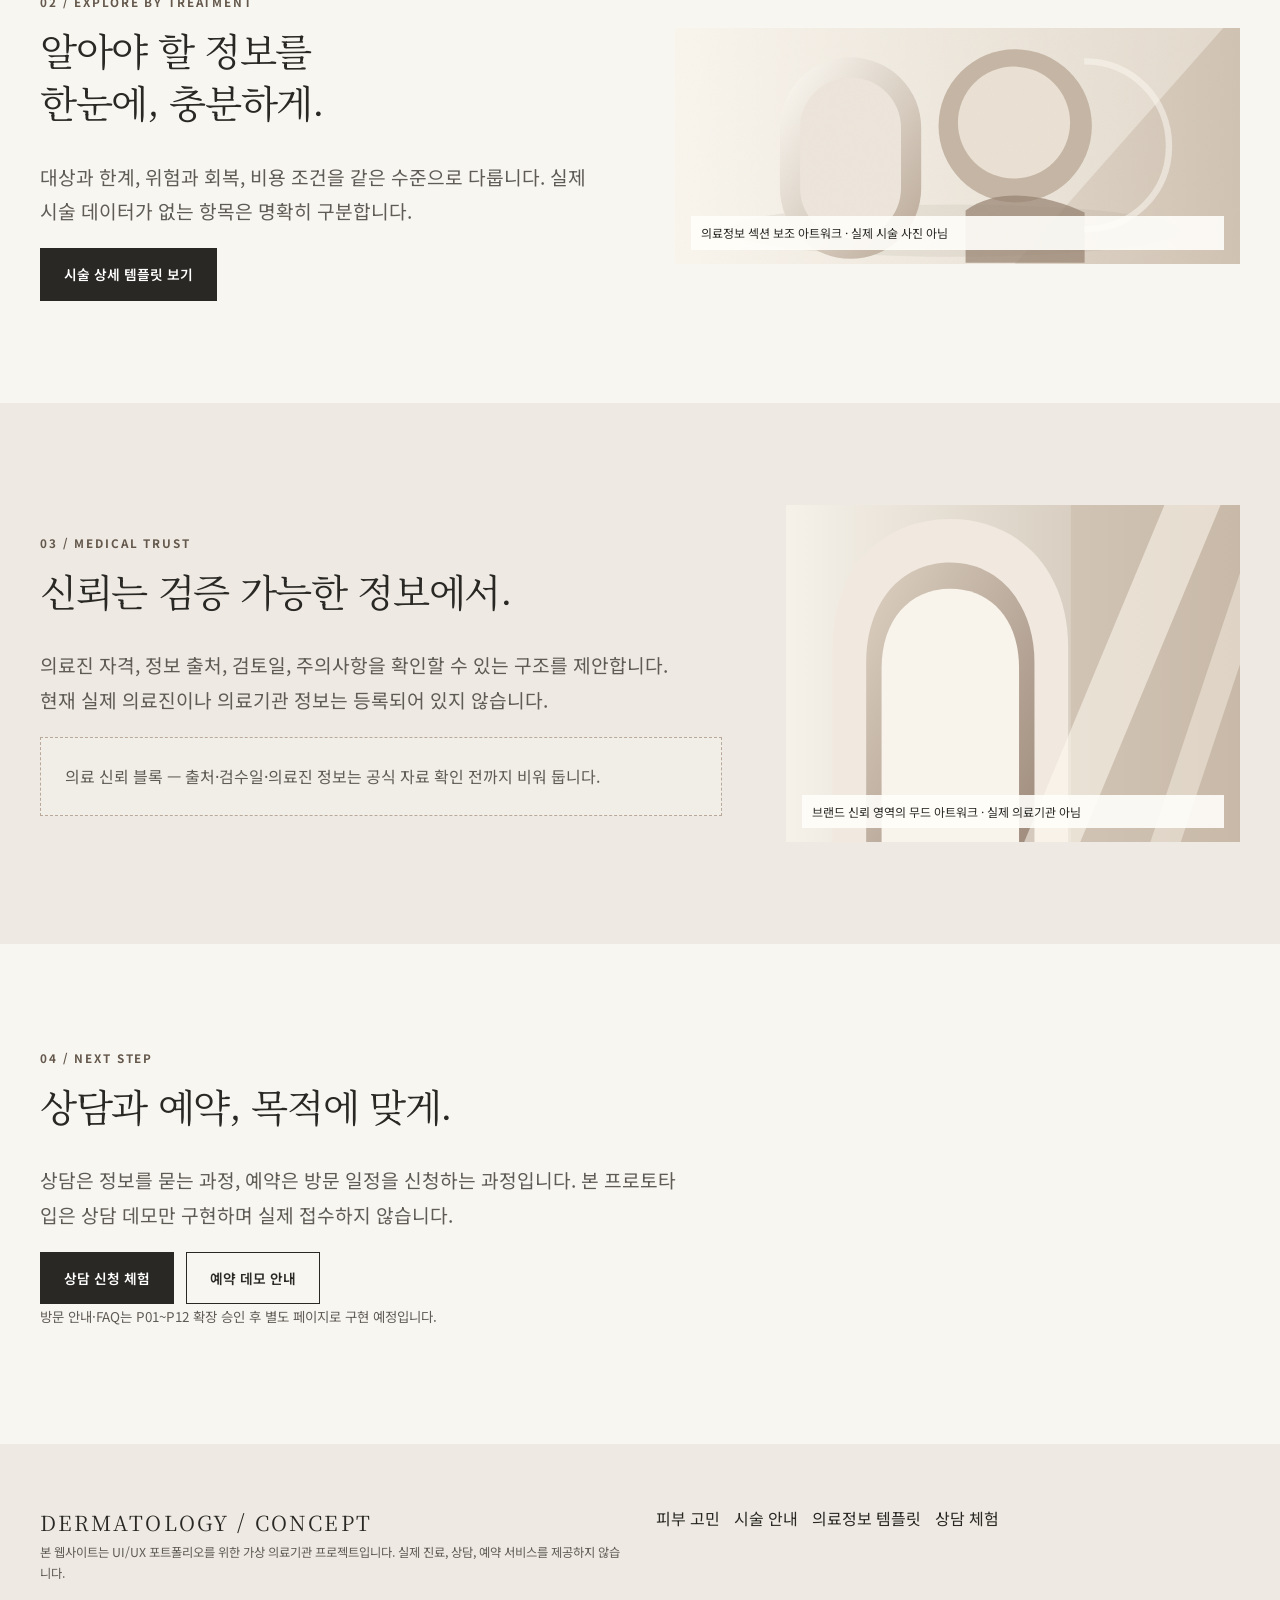
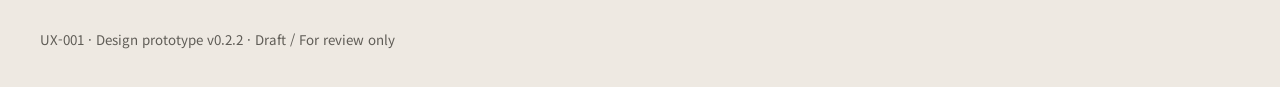
==== commit 4dee635f: "UX-001 R06: apply approved P01/P05 licensed medical-space imagery with accessible local fallback" ====
--- a/index.html
+++ b/index.html
@@ -1,8 +1,8 @@
 <!doctype html><html lang="ko"><head><meta charset="utf-8"><meta name="viewport" content="width=device-width,initial-scale=1"><meta name="description" content="가상의 프리미엄 피부과 웹사이트 UI/UX 포트폴리오 디자인 프로토타입. 실제 의료서비스를 제공하지 않습니다."><title>홈 | Premium Dermatology Concept</title><link rel="stylesheet" href="styles/tokens.css"><link rel="stylesheet" href="styles/base.css"><link rel="stylesheet" href="styles/components.css"><link rel="stylesheet" href="styles/responsive.css"></head><body>
 <a class="sr-only" href="#main">본문 바로가기</a><header class="site-header"><div class="container header-inner"><a class="wordmark" href="index.html" aria-label="가상 피부과 콘셉트 홈">DERMATOLOGY <span class="muted">/ CONCEPT</span></a><button class="menu-toggle" type="button" aria-expanded="false" aria-controls="main-nav" aria-label="전체 메뉴 열기 또는 닫기">메뉴</button><nav id="main-nav" class="nav-list" aria-label="주 메뉴"><a href="#concerns">피부 고민</a><a href="#treatments">시술 안내</a><a href="#trust">의료 신뢰</a><a href="#visit">방문 안내</a><a href="pages/consultation.html">상담 체험</a><a href="pages/consultation.html#reservation-note">예약 체험 안내</a></nav></div></header><div class="disclosure">본 웹사이트는 UI/UX 포트폴리오를 위한 가상 의료기관 프로젝트입니다. 실제 진료, 상담, 예약 서비스를 제공하지 않습니다.</div>
-<main id="main"><section class="hero"><div class="container hero-grid"><div><p class="eyebrow">Quiet medical luxury · Proposal</p><h1>피부를 이해하는 경험,<br>신뢰에서 시작됩니다.</h1><p class="lead">고민에서 출발해 정보를 비교하고, 충분히 이해한 뒤 다음 질문을 준비하는 경험을 제안합니다.</p><div class="button-row"><a class="btn" href="#concerns">피부 고민 살펴보기</a><a class="btn btn-outline" href="#treatments">시술 정보 살펴보기</a></div><p class="note">브랜드명·이미지·문구는 검토용 제안입니다.</p></div><figure class="editorial-photo"><img src="assets/images/hero-editorial.svg" alt="자연광과 아이보리 공간을 추상화한 오리지널 건축 무드 이미지. 실제 의료시설 사진이 아님" width="1200" height="1120"><figcaption>브랜드 무드 아트워크 제안 · 실제 의료시설 이미지 아님</figcaption></figure></div></section>
+<main id="main"><section class="hero"><div class="container hero-grid"><div><p class="eyebrow">Quiet medical luxury · Proposal</p><h1>피부를 이해하는 경험,<br>신뢰에서 시작됩니다.</h1><p class="lead">고민에서 출발해 정보를 비교하고, 충분히 이해한 뒤 다음 질문을 준비하는 경험을 제안합니다.</p><div class="button-row"><a class="btn" href="#concerns">피부 고민 살펴보기</a><a class="btn btn-outline" href="#treatments">시술 정보 살펴보기</a></div><p class="note">브랜드명·이미지·문구는 검토용 제안입니다.</p></div><figure class="editorial-photo"><img src="https://images.pexels.com/photos/7789614/pexels-photo-7789614.jpeg?auto=compress&dpr=1&h=750&w=1260" alt="차분한 뉴트럴 톤의 진료 상담 공간 예시. 가상 브랜드와 무관한 스톡 촬영 이미지" width="1200" height="940" decoding="async" fetchpriority="high" data-fallback-src="assets/images/home-medical-concept.svg"><figcaption>공간 이미지 제안 · 실제 가상 의료기관의 시설 사진이 아닙니다</figcaption></figure></div></section>
 <section class="section tone" id="concerns"><div class="container"><p class="eyebrow">01 / Explore by concern</p><h2>내 고민에서 시작하는 탐색</h2><p class="lead">진단이 아닌 정보 탐색을 위한 가상 분류입니다. 실제 적합성은 의료진의 평가가 필요합니다.</p><div class="grid-3"><article class="card"><span class="index">CONCERN 01</span><h3>피부 결 및 흔적</h3><p>고민별 정보 탐색 구조의 예시입니다.</p><a href="pages/treatment.html">정보 구조 보기 →</a></article><article class="card"><span class="index">CONCERN 02</span><h3>톤과 균일함</h3><p>검증 전 범주이며 시술 추천이 아닙니다.</p><a href="pages/treatment.html">정보 구조 보기 →</a></article><article class="card"><span class="index">CONCERN 03</span><h3>탄력에 대한 관심</h3><p>가상 사용자 탐색 시나리오입니다.</p><a href="pages/treatment.html">정보 구조 보기 →</a></article></div></div></section>
 <section class="section" id="treatments"><div class="container split"><div><p class="eyebrow">02 / Explore by treatment</p><h2>알아야 할 정보를<br>한눈에, 충분하게.</h2><p class="lead">대상과 한계, 위험과 회복, 비용 조건을 같은 수준으로 다룹니다. 실제 시술 데이터가 없는 항목은 명확히 구분합니다.</p><a class="btn" href="pages/treatment.html">시술 상세 템플릿 보기</a></div><figure class="editorial-photo editorial-photo--wide"><img src="assets/images/treatment-editorial.svg" alt="아이보리 석재와 유리의 곡면을 표현한 추상 아트워크. 실제 시술 이미지가 아님" width="1400" height="680"><figcaption>의료정보 섹션 보조 아트워크 · 실제 시술 사진 아님</figcaption></figure></div></section>
 <section class="section tone" id="trust"><div class="container trust-grid"><div><p class="eyebrow">03 / Medical trust</p><h2>신뢰는 검증 가능한 정보에서.</h2><p class="lead">의료진 자격, 정보 출처, 검토일, 주의사항을 확인할 수 있는 구조를 제안합니다. 현재 실제 의료진이나 의료기관 정보는 등록되어 있지 않습니다.</p><div class="placeholder">의료 신뢰 블록 — 출처·검수일·의료진 정보는 공식 자료 확인 전까지 비워 둡니다.</div></div><figure class="editorial-photo"><img src="assets/images/trust-editorial.svg" width="1200" height="720" alt="아이보리 공간에서 빛과 그림자가 교차하는 추상 아트워크. 의료기관 실사나 의료진 사진이 아님"><figcaption>브랜드 신뢰 영역의 무드 아트워크 · 실제 의료기관 아님</figcaption></figure></div></section>
 <section class="section" id="visit"><div class="container"><p class="eyebrow">04 / Next step</p><h2>상담과 예약, 목적에 맞게.</h2><p class="lead">상담은 정보를 묻는 과정, 예약은 방문 일정을 신청하는 과정입니다. 본 프로토타입은 상담 데모만 구현하며 실제 접수하지 않습니다.</p><div class="button-row"><a class="btn" href="pages/consultation.html">상담 신청 체험</a><a class="btn btn-outline" href="pages/consultation.html#reservation-note">예약 데모 안내</a></div><p class="note">방문 안내·FAQ는 P01~P12 확장 승인 후 별도 페이지로 구현 예정입니다.</p></div></section></main>
-<footer class="site-footer"><div class="container footer-inner"><div><div class="wordmark">DERMATOLOGY / CONCEPT</div><p class="legal">본 웹사이트는 UI/UX 포트폴리오를 위한 가상 의료기관 프로젝트입니다. 실제 진료, 상담, 예약 서비스를 제공하지 않습니다.</p></div><nav aria-label="푸터 탐색"><a href="#concerns">피부 고민</a><a href="#treatments">시술 안내</a><a href="pages/treatment.html">의료정보 템플릿</a><a href="pages/consultation.html">상담 체험</a></nav><small>UX-001 · Design prototype v0.2.1 · Draft / For review only</small></div></footer><script src="scripts/navigation.js" defer></script></body></html>
+<footer class="site-footer"><div class="container footer-inner"><div><div class="wordmark">DERMATOLOGY / CONCEPT</div><p class="legal">본 웹사이트는 UI/UX 포트폴리오를 위한 가상 의료기관 프로젝트입니다. 실제 진료, 상담, 예약 서비스를 제공하지 않습니다.</p></div><nav aria-label="푸터 탐색"><a href="#concerns">피부 고민</a><a href="#treatments">시술 안내</a><a href="pages/treatment.html">의료정보 템플릿</a><a href="pages/consultation.html">상담 체험</a></nav><small>UX-001 · Design prototype v0.2.2 · Draft / For review only</small></div></footer><script src="scripts/navigation.js" defer></script><script src="scripts/editorial-image.js" defer></script></body></html>
--- a/styles/base.css
+++ b/styles/base.css
@@ -1,2 +1,5 @@
 @import url('https://fonts.googleapis.com/css2?family=Noto+Sans+KR:wght@400;500;600;700&family=Noto+Serif+KR:wght@400;500&display=swap');
 *,*::before,*::after{box-sizing:border-box}html{scroll-behavior:smooth}body{margin:0;background:var(--ivory);color:var(--ink);font:400 16px/1.8 var(--font-body);overflow-wrap:anywhere}img{max-width:100%;height:auto}a{color:inherit;text-decoration:none}a:hover{text-decoration:underline}button,input,select{font:inherit}button{cursor:pointer}button:disabled{opacity:.45;cursor:not-allowed}h1,h2,h3,p{margin-top:0}h1,h2{font-family:var(--font-display);font-weight:400;line-height:1.35;letter-spacing:-.035em}h1{font-size:clamp(2.4rem,4.4vw,4.6rem)}h2{font-size:clamp(1.9rem,3vw,3.1rem)}h3{font-size:1.18rem}p{color:var(--muted)}:focus-visible{outline:3px solid var(--focus);outline-offset:4px}.sr-only{position:absolute;width:1px;height:1px;overflow:hidden;clip:rect(0,0,0,0);white-space:nowrap}.container{width:min(calc(100% - 64px),var(--container));margin-inline:auto}.section{padding:clamp(68px,8vw,120px) 0}.eyebrow{font-size:.73rem;letter-spacing:.16em;text-transform:uppercase;color:var(--accent);font-weight:700}.lead{font-size:clamp(1rem,1.5vw,1.2rem);max-width:58ch}.note{font-size:.84rem}.legal{font-size:.77rem;line-height:1.7}.muted{color:var(--muted)}.disclosure{background:#eee6dc;color:#573a30;padding:12px 22px;font-size:.8rem;line-height:1.6}.site-footer{background:var(--warm);padding:60px 0 35px}.site-footer .footer-inner{display:grid;grid-template-columns:1fr 1fr;gap:32px}.site-footer nav{display:flex;flex-wrap:wrap;gap:14px;align-content:start}.site-footer small{grid-column:1/-1;color:var(--muted)}
+
+h1,h2,h3{word-break:keep-all}
+.sr-only:focus-visible{position:fixed;top:10px;left:10px;z-index:100;clip:auto;width:auto;height:auto;overflow:visible;white-space:normal;padding:10px 14px;background:var(--paper);color:var(--ink);border:2px solid var(--focus)}
--- a/styles/components.css
+++ b/styles/components.css
@@ -3,11 +3,11 @@
 /* R04 v0.2.1: editable original editorial assets; not actual clinic or treatment photos. */
 .editorial-photo{position:relative;margin:0;min-width:0;overflow:hidden;background:var(--warm);aspect-ratio:1.05}
 .editorial-photo img{display:block;width:100%;height:100%;object-fit:cover}
-.editorial-photo figcaption{position:absolute;right:16px;bottom:14px;left:16px;padding:8px 10px;background:rgba(255,254,250,.9);font-size:.69rem;line-height:1.45;color:var(--ink)}
+.editorial-photo figcaption{position:absolute;right:16px;bottom:14px;left:16px;padding:8px 10px;background:rgba(255,254,250,.9);font-size:.75rem;line-height:1.45;color:var(--ink)}
 .editorial-photo--wide{aspect-ratio:2.4}
 [id^="step-"]>h2:focus{outline:3px solid var(--focus);outline-offset:6px}
 @media(max-width:800px){.editorial-photo{aspect-ratio:1.25}.editorial-photo--wide{aspect-ratio:1.8}}
-@media(max-width:500px){.editorial-photo{aspect-ratio:1}.editorial-photo--wide{aspect-ratio:1.4}.editorial-photo figcaption{font-size:.65rem}}
+@media(max-width:500px){.editorial-photo{aspect-ratio:1}.editorial-photo--wide{aspect-ratio:1.4}.editorial-photo figcaption{font-size:.75rem}}
 /* Explicit sizing for interactive elements in the preview browser and CSS embedding. */
 .btn{box-sizing:border-box}
 
@@ -16,3 +16,8 @@
 .trust-grid{display:grid;grid-template-columns:minmax(0,1.2fr) minmax(0,.8fr);gap:clamp(30px,5vw,80px);align-items:center}
 .trust-grid .editorial-photo{aspect-ratio:1.35}
 @media(max-width:800px){.trust-grid{grid-template-columns:minmax(0,1fr)}.trust-grid .editorial-photo{aspect-ratio:1.8}}
+
+/* UX-001 v0.2.2 R06 licensed medical-space editorial photography. */
+.editorial-photo img[data-fallback-src]{object-position:50% 50%;filter:saturate(.83) sepia(.06)}
+.editorial-photo:has(img[data-fallback-src]){background:#ded4c7}
+.editorial-photo:has(img[data-fallback-src]) figcaption{max-width:calc(100% - 32px)}
